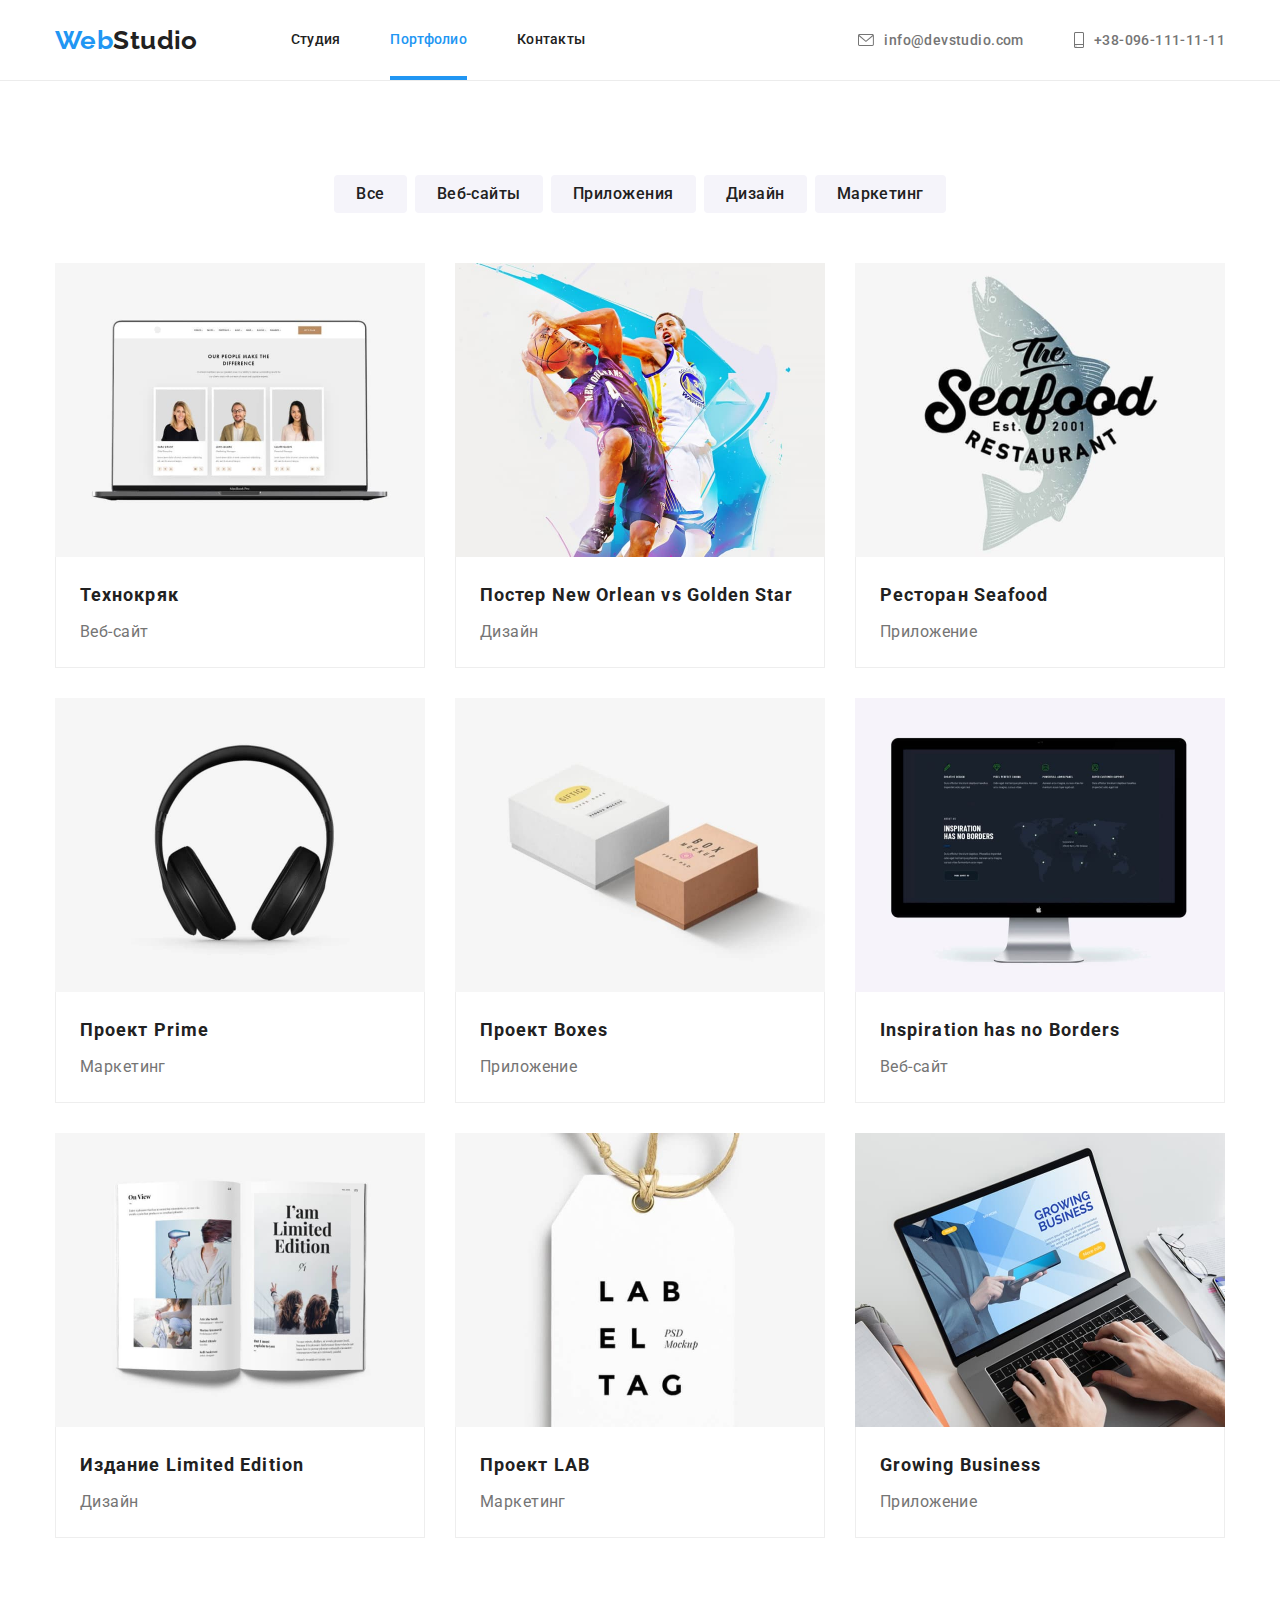
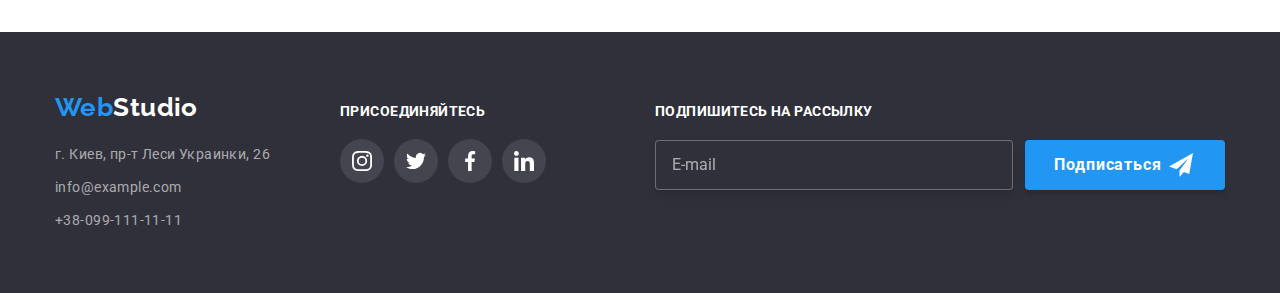
==== portfolio.html @ 4e2493f3 "HW-07" ====
<!DOCTYPE html>
<html lang="en">
<head>
    <meta charset="UTF-8">
    <meta http-equiv="X-UA-Compatible" content="IE=edge">
    <meta name="viewport" content="width=device-width, initial-scale=1.0">
    <title>Document</title>
    <link rel="preconnect" href="https://fonts.googleapis.com">
    <link rel="preconnect" href="https://fonts.gstatic.com" crossorigin>
    <link href="https://fonts.googleapis.com/css2?family=Raleway:wght@700&family=Roboto:wght@400;500;700;900&display=swap" rel="stylesheet">
    <link rel="stylesheet" href="https://cdnjs.cloudflare.com/ajax/libs/modern-normalize/1.1.0/modern-normalize.min.css">
    <link rel="stylesheet" href="./css/main.min.css">
</head>

<body>
    <header class="header__portfolio">
        <div class="header__container">
            <a href="./index.html" lang="en" class="logo header__logo"><span class="header__logo--web">Web</span>Studio</a>
            <nav class="navigate">
                <ul class="navigate__list">
                    <li class="navigate__item">
                        <a href="./index.html" class="navigate__link">Студия</a>
                    </li>
                    <li class="navigate__item">
                        <a href="./portfolio.html" class="navigate__link navigate__link--active">Портфолио</a>
                    </li>
                    <li class="navigate__item">
                        <a href="#" class="navigate__link">Контакты</a>
                    </li>
                </ul>
            </nav>
    
            <div class="contacts">
                <a href="mailto:info@devstudio.com" class="contacts__item contacts__item--mail">
                    <svg class="contacts__item--icon" width="16" height="12">
                        <use href="./images/symbol-defs.svg#e-mail"></use>
                    </svg>
                    info@devstudio.com
                </a>
                <a href="tel:+380961111111" class="contacts__item contacts__item--tel">
                    <svg class="contacts__item--icon" width="10" height="16">
                        <use href="./images/symbol-defs.svg#telephone"></use>
                    </svg>
                    +38-096-111-11-11
                </a>
            </div>
        </div>
    </header>
    
    <main>
        <section>
            <div class="container">
                <h1 class="visually-hidden">Навигация по странице</h1>
                <ul class="page-navigate__list">
                    <li class="page-navigate__item"><button type="button" class="page-navigate__btn">Все</button></li>
                    <li class="page-navigate__item"><button type="button" class="page-navigate__btn">Веб-сайты</button></li>
                    <li class="page-navigate__item"><button type="button" class="page-navigate__btn">Приложения</button></li>
                    <li class="page-navigate__item"><button type="button" class="page-navigate__btn">Дизайн</button></li>
                    <li class="page-navigate__item"><button type="button" class="page-navigate__btn">Маркетинг</button></li>
                </ul>

                <ul class="example__list">
                    <li class="example__item">
                        <a href="#" class="example__link">
                            <div class="example__thumb">
                                <img src="./images/technokryak.jpg" alt="Web-site" class="example__img" width="370" height="294">
                                <p class="example__descr--hover">Ресурс предлагает комплексные предложения с разным уровнем функционала и сервисов. Все это
                                    позволит посетителю получить исчерпывающие сведения о компании или частном лице.</p>
                            </div>

                            <div class="example__meta">
                                <h3 class="example__header">Технокряк</h3>
                                <p class="example__title">Веб-сайт</p>
                            </div>
                        </a>
                    </li>
                    <li class="example__item">
                        <a href="#" class="example__link">
                            <div class="example__thumb">
                                <img src="./images/poster_new_orlean.jpg" alt="Basketball" class="example__img" width="370" height="294">
                                <p class="example__descr--hover">Lorem ipsum dolor sit amet consectetur adipisicing elit. Nihil, amet facilis distinctio quas 
                                    soluta, commodi praesentium quam, ratione quidem repudiandae eaque deleniti quibusdam dolorem voluptatibus nemo tempore? 
                                    Eius, voluptatum quibusdam.</p>
                            </div>

                            <div class="example__meta">
                                <h3 class="example__header">Постер New Orlean vs Golden Star</h3>
                                <p class="example__title">Дизайн</p>
                            </div>
                        </a>
                    </li>
                    <li class="example__item">
                        <a href="#" class="example__link">
                            <div class="example__thumb">
                                <img src="./images/restaurant_seafood.jpg" alt="Logo restaurant" class="example__img" width="370" height="294">
                                <p class="example__descr--hover">Lorem ipsum dolor sit amet consectetur adipisicing elit. Nihil, amet facilis distinctio quas
                                    soluta, commodi praesentium quam, ratione quidem repudiandae eaque deleniti quibusdam dolorem voluptatibus nemo
                                    tempore?
                                    Eius, voluptatum quibusdam.</p>
                            </div>
                            
                            <div class="example__meta">
                                <h3 class="example__header">Ресторан Seafood</h3>
                                <p class="example__title">Приложение</p>
                            </div>
                        </a>
                    </li>
                    <li class="example__item">
                        <a href="#" class="example__link">
                            <div class="example__thumb">
                                <img src="./images/project_prime.jpg" alt="Headphones" class="example__img" width="370" height="294">
                                <p class="example__descr--hover">Lorem ipsum dolor sit amet consectetur adipisicing elit. Nihil, amet facilis distinctio quas 
                                    soluta, commodi praesentium quam, ratione quidem repudiandae eaque deleniti quibusdam dolorem voluptatibus nemo tempore? 
                                    Eius, voluptatum quibusdam.</p>
                            </div>

                            <div class="example__meta">
                                <h3 class="example__header">Проект Prime</h3>
                                <p class="example__title">Маркетинг</p>
                            </div>
                        </a>
                    </li>
                    <li class="example__item">
                        <a href="#" class="example__link">
                            <div class="example__thumb">
                                <img src="./images/project_boxes.jpg" alt="Two boxes" class="example__img" width="370" height="294">
                                <p class="example__descr--hover">Lorem ipsum dolor sit amet consectetur adipisicing elit. Nihil, amet facilis distinctio quas 
                                    soluta, commodi praesentium quam, ratione quidem repudiandae eaque deleniti quibusdam dolorem voluptatibus nemo tempore? 
                                    Eius, voluptatum quibusdam.</p>
                            </div>
                            
                            <div class="example__meta">  
                                <h3 class="example__header">Проект Boxes</h3>
                                <p class="example__title">Приложение</p>
                            </div>
                        </a>
                    </li>
                    <li class="example__item">
                        <a href="#" class="example__link">
                            <div class="example__thumb">
                                <img src="./images/inspiration_borders.jpg" alt="Inspiration has no Borders" class="example__img" width="370" height="294">
                                <p class="example__descr--hover">Lorem ipsum dolor sit amet consectetur adipisicing elit. Nihil, amet facilis distinctio quas 
                                    soluta, commodi praesentium quam, ratione quidem repudiandae eaque deleniti quibusdam dolorem voluptatibus nemo tempore? 
                                    Eius, voluptatum quibusdam.</p>
                            </div>
                            
                            <div class="example__meta">
                                <h3 class="example__header">Inspiration has no Borders</h3>
                                <p class="example__title">Веб-сайт</p>
                            </div>
                        </a>
                    </li>
                    <li class="example__item">
                        <a href="#" class="example__link">
                            <div class="example__thumb">
                                <img src="./images/issue_limited.jpg" alt="Magazine" class="example__img" width="370" height="294">
                                <p class="example__descr--hover">Lorem ipsum dolor sit amet consectetur adipisicing elit. Nihil, amet facilis distinctio quas 
                                    soluta, commodi praesentium quam, ratione quidem repudiandae eaque deleniti quibusdam dolorem voluptatibus nemo tempore? 
                                    Eius, voluptatum quibusdam.</p>
                            </div>
                            
                            <div class="example__meta">
                                <h3 class="example__header">Издание Limited Edition</h3>
                                <p class="example__title">Дизайн</p>
                            </div>
                        </a>
                    </li>
                    <li class="example__item">
                        <a href="#" class="example__link">
                            <div class="example__thumb">
                                <img src="./images/project_lab.jpg" alt="Project LAB" class="example__img" width="370" height="294">
                                <p class="example__descr--hover">Lorem ipsum dolor sit amet consectetur adipisicing elit. Nihil, amet facilis distinctio quas 
                                    soluta, commodi praesentium quam, ratione quidem repudiandae eaque deleniti quibusdam dolorem voluptatibus nemo tempore? 
                                    Eius, voluptatum quibusdam.</p>
                            </div>
                            
                            <div class="example__meta">
                                <h3 class="example__header">Проект LAB</h3>
                                <p class="example__title">Маркетинг</p>
                            </div>
                        </a>
                    </li>
                    <li class="example__item">
                        <a href="#" class="example__link">
                            <div class="example__thumb">
                                <img src="./images/growing_business.jpg" alt="App" class="example__img" width="370" height="294">
                                <p class="example__descr--hover">Lorem ipsum dolor sit amet consectetur adipisicing elit. Nihil, amet facilis distinctio quas 
                                    soluta, commodi praesentium quam, ratione quidem repudiandae eaque deleniti quibusdam dolorem voluptatibus nemo tempore? 
                                    Eius, voluptatum quibusdam.</p>
                            </div>
                            
                            <div class="example__meta">
                                <h3 class="example__header">Growing Business</h3>
                                <p class="example__title">Приложение</p>
                            </div>
                        </a>
                    </li>
                </ul>
            </div>
        </section>
    </main>

    <footer class="footer">
        <div class="footer__container">
            <div class="footer__contacts">
                <a href="./index.html" lang="en" class="logo footer__contacts--logo"><span
                        class="footer__logo--web">Web</span>Studio</a>
                <address class="adderess">
                    <ul class="address__list">
                        <li class="address__item">
                            <a href="https://goo.gl/maps/tUuJPF3MNpaoBUgaA" target="_blank"
                                rel="nofollow noopener noreferrer" class="address__link address__link--locate">г. Киев, пр-т
                                Леси Украинки,
                                26</a>
                        </li>
                        <li class="address__item">
                            <a href="mailto:info@example.com" class="address__link address__link--mail">info@example.com</a>
                        </li>
                        <li class="address__item">
                            <a href="tel:+380991111111" class="address__link address__link--tel">+38-099-111-11-11</a>
                        </li>
                    </ul>
                </address>
            </div>
    
            <div class="socials">
                <p class="socials__header">Присоединяйтесь</p>
                <ul class="socials__list ">
                    <li class="socials__item">
                        <a href="#" class="socials__link">
                            <svg class="socials__icon socials__icon--instagram">
                                <use href="./images/symbol-defs.svg#instagram"></use>
                            </svg>
                        </a>
                    </li>
                    <li class="socials__item">
                        <a href="#" class="socials__link">
                            <svg class="socials__icon socials__icon--twitter">
                                <use href="./images/symbol-defs.svg#twitter"></use>
                            </svg>
                        </a>
                    </li>
                    <li class="socials__item">
                        <a href="#" class="socials__link">
                            <svg class="socials__icon socials__icon--facebook">
                                <use href="./images/symbol-defs.svg#facebook"></use>
                            </svg>
                        </a>
                    </li>
                    <li class="socials__item">
                        <a href="#" class="socials__link">
                            <svg class="socials__icon socials__icon--linkedin">
                                <use href="./images/symbol-defs.svg#linkedin"></use>
                            </svg>
                        </a>
                    </li>
                </ul>
            </div>
    
            <div class="subscribe">
                <p class="subscribe__header">Подпишитесь на рассылку</p>
                <form action="form" class="subscribe__form">
                    <input type="mail" class="subscribe__input" placeholder="E-mail" required>
                    <button type="submit" class="subscribe__btn">Подписаться
                        <svg class="subscribe__icon">
                            <use href="./images/symbol-defs.svg#telegram"></use>
                        </svg>
                    </button>
                </form>
    
            </div>
        </div>
    </footer>
    
</body>
</html>
---- css/main.min.css ----
html{box-sizing:border-box}*,*::before,*::after{box-sizing:inherit}body{background-color:#fff;color:var(--main-text-color);font-family:"Roboto",sans-serif;font-size:14px;letter-spacing:.03em}h1,h2,h3,h4,h5,h6,p{margin:0}h2{font-weight:700;font-size:36px;line-height:1.17}section{padding-top:94px;padding-bottom:94px}img{display:block;max-width:100%;height:auto}address{font-style:normal}.example__list,.page-navigate__list,.socials__list,.address__list,.clients__list,.networks__list,.team__list,.occupation__list,.strengths__list,.navigate__list{padding:0;margin:0;list-style:none}.example__link,.socials__link,.address__link,.clients__link,.networks__link,.logo,.contacts__item--tel,.contacts__item--mail,.navigate__link--active,.navigate__link{text-decoration:none;cursor:pointer}.footer__container,.container,.header__container{width:1200px;padding-left:15px;padding-right:15px;margin-right:auto;margin-left:auto}.visually-hidden{position:absolute;width:1px;height:1px;margin:-1px;border:0px;padding:0px;white-space:nowrap;clip-path:insert(100%);clip:rect(0 0 0 0);overflow:hidden}.header__container{display:flex;align-items:center}.navigate__list{display:flex}.navigate__link{display:block;padding-top:32px;padding-bottom:32px;color:#212121;font-weight:500;line-height:1.14;letter-spacing:.02em;transition:color 250ms cubic-bezier(0.4, 0, 0.2, 1)}.navigate__link:hover,.navigate__link:focus{color:#2196f3}.navigate__item{position:relative}.navigate__item+.navigate__item{margin-left:50px}.navigate__link--active{position:relative;color:#2196f3}.navigate__link--active::after{content:"";position:absolute;bottom:0;left:0;display:block;width:100%;height:4px;background-color:#2196f3}.contacts{display:flex;margin-left:auto}.contacts__item{padding-top:32px;padding-bottom:32px}.contacts__item+.contacts__item{margin-left:50px}.contacts__item--tel,.contacts__item--mail{display:flex;align-items:center;color:#757575;font-weight:500;transition:color 250ms cubic-bezier(0.4, 0, 0.2, 1)}.contacts__item--mail:hover,.contacts__item--mail:focus{color:#2196f3}.contacts__item--tel:hover,.contacts__item--tel:focus{color:#2196f3}.contacts__item--icon{fill:currentColor;margin-right:10px}.contacts__item--icon:hover,.contacts__item--icon:focus{fill:#2196f3}.logo{display:inline-block;color:#212121;font-family:"Raleway",sans-serif;font-weight:700;font-size:26px;line-height:1.19}.header__logo{margin-right:93px}.header__logo--web{color:#2196f3}.order{padding-top:200px;padding-bottom:200px;height:600px;max-width:1600px;margin-left:auto;margin-right:auto;background-image:linear-gradient(rgba(47, 48, 58, 0.4), rgba(47, 48, 58, 0.4)),url(../images/bg-img-order.jpg);background-repeat:no-repeat;background-size:cover;background-position:center;border:1px solid #000;box-shadow:0px 4px 4px rgba(0,0,0,.25);text-align:center}.order__head{width:696px;margin-right:auto;margin-left:auto;color:#fff;font-weight:900;font-size:44px;line-height:1.36;letter-spacing:.06em;text-transform:uppercase}.order__btn{align-items:center;text-align:center;margin-top:30px;padding-top:10px;padding-bottom:10px;padding-left:32px;padding-right:32px;color:#fff;background-color:#2196f3;font-family:inherit;font-weight:700;font-size:16px;line-height:1.88;letter-spacing:.06em;cursor:pointer;box-shadow:0px 4px 4px rgba(0,0,0,.15);border-radius:4px;border:none;transition:background-color 250ms cubic-bezier(0.4, 0, 0.2, 1)}.order__btn:hover,.order__btn:focus{background-color:#1b65a2}.strengths__list{display:flex}.strengths__item{width:calc((100% - 90px)/4);margin-right:30px}.strengths__item:nth-child(4n){margin-right:0}.strengths__header{margin-bottom:10px;font-weight:700;font-size:14px;line-height:1.88;text-transform:uppercase;margin-top:30px}.strengths__title{color:#757575;line-height:1.71}.strengths__icon--container{display:flex;justify-content:center;align-items:center;width:270px;height:120px;background-color:#f5f4fa}.strengths__icon{width:70px;height:70px;fill:currentColor}.occupation{padding-top:0}.occupation__header{margin-bottom:50px;text-align:center}.occupation__list{display:flex;flex-wrap:wrap}.occupation__item{position:relative;width:calc((100% - 60px)/3);margin-right:30px}.occupation__item:nth-child(3n){margin-right:0}.occupation__descr{position:absolute;bottom:0;display:flex;justify-content:center;align-items:center;background-color:rgba(47,48,58,.8);color:#fff;width:100%;height:70px;font-weight:700;line-height:1.14;text-transform:uppercase}.team{background-color:#f5f4fa}.team__header{margin-bottom:50px;text-align:center}.team__list{display:flex}.team__item{width:270px;margin-right:30px;background-color:#fff;box-shadow:0px 1px 3px rgba(0,0,0,.12),0px 1px 1px rgba(0,0,0,.14),0px 2px 1px rgba(0,0,0,.2);border-radius:0px 0px 4px 4px}.team__item:nth-child(4n){margin-right:0}.team__meta{padding-top:30px;padding-bottom:30px}.team__meta--name{font-weight:500;font-size:16px;line-height:1.19;text-align:center}.team__meta--profession{margin-top:10px;color:#757575;font-size:16px;line-height:1.19;text-align:center}.networks__list{display:flex;margin-top:16px;justify-content:center}.networks__item+.networks__item{margin-left:10px}.networks__link{display:flex;width:44px;height:44px;color:#afb1b8;background-color:#fff;border-radius:50%;align-items:center;justify-content:center;transition:color 250ms cubic-bezier(0.4, 0, 0.2, 1),background-color 250ms cubic-bezier(0.4, 0, 0.2, 1)}.networks__link:hover,.networks__link:focus{color:#fff;background-color:#2196f3}.networks__icon{width:20px;height:20px;fill:currentColor}.clients__header{margin-bottom:50px;text-align:center}.clients__list{display:flex}.clients__link{display:flex;justify-content:center;align-items:center;width:170px;height:92px;border:1px solid #afb1b8;border-radius:4px;color:#afb1b8;transition:color 250ms cubic-bezier(0.4, 0, 0.2, 1),border-color 250ms cubic-bezier(0.4, 0, 0.2, 1)}.clients__link:hover,.clients__link:focus{color:#2196f3;border-color:#2196f3}.clients__item+.clients__item{margin-left:30px}.clients__icon{width:106px;height:60px;fill:currentColor}.backdrop{position:fixed;top:0;left:0;width:100%;height:100%;background-color:rgba(0,0,0,.2);opacity:1;transition:opacity 250ms cubic-bezier(0.4, 0, 0.2, 1)}.backdrop.is-hidden{opacity:0;pointer-events:none}.modal{position:absolute;top:50%;left:50%;transform:translate(-50%, -50%);padding:40px;width:528px;height:581px;background-color:#fff;border-radius:4px;box-shadow:0px 1px 3px rgba(0,0,0,.12),0px 1px 1px rgba(0,0,0,.14),0px 2px 1px rgba(0,0,0,.2)}.modal__btn--close{position:absolute;top:8px;right:8px;width:30px;height:30px;padding:0;display:flex;justify-content:center;align-items:center;background:#fff;border:1px solid rgba(0,0,0,.1);border-radius:50%;cursor:pointer}.modal__icon--close{width:18px;height:18px;fill:#000;transition:fill 250ms cubic-bezier(0.4, 0, 0.2, 1)}.modal__icon--close:hover,.modal__icon--close:focus{fill:#2196f3}.modal__header{margin-left:auto;margin-right:auto;margin-bottom:12px;font-weight:700;font-size:20px;line-height:1.15;text-align:center;letter-spacing:.03em}.form__field{position:relative;display:flex;flex-direction:column;margin-top:10px}.form__field:last-child,.form__field:first-child{margin-top:0}.form__field:focus-within .form__input{outline:none;border:1px solid #2196f3;border-radius:4px}.form__field:focus-within .form__icon{fill:#2196f3}.form__lable{display:block;font-size:12px;line-height:1.17;letter-spacing:.01em;color:#757575}.form__input{margin:0;padding-top:12px;padding-bottom:12px;padding-left:42px;margin-top:4px;height:40px;border:1px solid rgba(33,33,33,.2);border-radius:4px;transition:border 250ms cubic-bezier(0.4, 0, 0.2, 1)}.form__icon{position:absolute;top:50%;left:12px;width:18px;height:18px;display:block;transition:fill 250ms cubic-bezier(0.4, 0, 0.2, 1)}.form__textarea{resize:none;width:448px;height:120px;margin-top:4px;padding:12px 16px;border:1px solid rgba(33,33,33,.2);border-radius:4px;transition:border 250ms cubic-bezier(0.4, 0, 0.2, 1)}.form__textarea::placeholder{font-size:12px;line-height:1.16;letter-spacing:.01em;color:rgba(117,117,117,.5)}.form__field--checkbox{display:inline-block;margin-left:13px;align-items:center;margin-top:4px;font-style:normal;font-weight:normal;font-size:12px;line-height:1.17;letter-spacing:.03em;color:#757575}.form__field--checkbox::before{content:"";display:inline-block;width:16px;height:15px;margin-right:9px;background-image:url(../images/icon_check.svg)}.form__checkbox:checked+.form__field--checkbox::before{background-image:url(../images/icon_check.svg)}.form__link{color:#2196f3;margin-left:5px}.form__btn--submit{display:flex;justify-content:center;align-items:center;text-align:center;margin-top:30px;margin-left:auto;margin-right:auto;padding-top:10px;padding-bottom:10px;padding-left:55px;padding-right:55px;color:#fff;background-color:#2196f3;font-family:inherit;font-weight:700;font-size:16px;line-height:1.88;letter-spacing:.06em;cursor:pointer;box-shadow:0px 4px 4px rgba(0,0,0,.15);border-radius:4px;border:none;transition:background-color 250ms cubic-bezier(0.4, 0, 0.2, 1)}.form__btn--submit:hover,.form__btn--submit:focus{background-color:#1b65a2}footer{background-color:#2f303a;padding-top:60px;padding-bottom:60px}.footer__container{display:flex;align-items:baseline}.footer__contacts{margin-right:70px}.footer__contacts--logo{color:#fff;margin-top:0;margin-bottom:20px}.footer__logo--web{color:#2196f3}.address__link--locate{color:#fff;line-height:1.71}.address__link--locate:hover,.address__link--locate:focus{color:#2196f3}.address__link{color:rgba(255,255,255,.6);line-height:1.71;transition:color 250ms cubic-bezier(0.4, 0, 0.2, 1)}.address__link:hover,.address__link:focus{color:#2196f3}.address__item+.address__item{margin-top:9px}.socials__header{font-weight:700;line-height:16px;text-transform:uppercase;color:#fff}.socials__list{display:flex;margin-top:20px}.socials__item+.socials__item{margin-left:10px}.socials__link{display:flex;width:44px;height:44px;color:#fff;background-color:rgba(255,255,255,.1);border-radius:50%;align-items:center;justify-content:center;transition:background-color 250ms cubic-bezier(0.4, 0, 0.2, 1)}.socials__link:hover,.socials__link:focus{background-color:#2196f3}.socials__icon{width:20px;height:20px;fill:currentColor}.subscribe{margin-left:auto}.subscribe__header{margin-bottom:20px;color:#fff;font-weight:700;line-height:1.14;text-transform:uppercase}.subscribe__form{display:flex}.subscribe__input{width:358px;height:50px;padding-top:15px;padding-bottom:15px;padding-left:16px;color:rgba(255,255,255,.3);background-color:#2f303a;border:1px solid rgba(255,255,255,.3);filter:drop-shadow(0px 4px 4px rgba(0, 0, 0, 0.15));border-radius:4px}.subscribe__input::placeholder{font-size:16px;line-height:1.25;color:rgba(255,255,255,.6)}.subscribe__btn{position:relative;display:inline-block;margin-left:12px;padding:10px 62px 10px 28px;width:200px;height:50px;color:#fff;background-color:#2196f3;font-family:inherit;font-weight:700;font-size:16px;line-height:1.88;letter-spacing:.06em;cursor:pointer;box-shadow:0px 4px 4px rgba(0,0,0,.15);border-radius:4px;border:none;transition:background-color 250ms cubic-bezier(0.4, 0, 0.2, 1)}.subscribe__btn:hover,.subscribe__btn:focus{background-color:#1b65a2}.subscribe__icon{position:absolute;top:13px;right:32px;margin-left:10px;width:24px;height:24px}.header__portfolio{display:flex;align-items:baseline;border-bottom:1px solid #ececec}.navigate__list{display:flex}.navigate__link{display:block;padding-top:32px;padding-bottom:32px;color:#212121;font-weight:500;line-height:1.14;letter-spacing:.02em;transition:color 250ms cubic-bezier(0.4, 0, 0.2, 1)}.navigate__link:hover,.navigate__link:focus{color:#2196f3}.navigate__item{position:relative}.navigate__item+.navigate__item{margin-left:50px}.navigate__link--active{position:relative;color:#2196f3}.navigate__link--active::after{content:"";position:absolute;bottom:0;left:0;display:block;width:100%;height:4px;background-color:#2196f3}.contacts{display:flex;margin-left:auto}.contacts__item{padding-top:32px;padding-bottom:32px}.contacts__item+.contacts__item{margin-left:50px}.contacts__item--mail,.contacts__item--tel{display:flex;align-items:center;color:#757575;font-weight:500;transition:color 250ms cubic-bezier(0.4, 0, 0.2, 1)}.contacts__item--mail:hover,.contacts__item--mail:focus{color:#2196f3}.contacts__item--tel:hover,.contacts__item--tel:focus{color:#2196f3}.contacts__item--icon{fill:currentColor;margin-right:10px}.contacts__item--icon:hover,.contacts__item--icon:focus{fill:#2196f3}.page-navigate__list{display:flex;justify-content:center;margin-bottom:50px}.page-navigate__item+.page-navigate__item{margin-left:8px}.page-navigate__btn{padding-left:22px;padding-right:22px;padding-top:6px;padding-bottom:6px;color:#212121;background:#f5f4fa;cursor:pointer;font-family:inherit;font-weight:500;font-size:16px;line-height:1.62;letter-spacing:.03em;text-align:center;border-radius:4px;border-style:none;transition:background-color 250ms cubic-bezier(0.4, 0, 0.2, 1),color 250ms cubic-bezier(0.4, 0, 0.2, 1),box-shadow 250ms var cubic-bezier(0.4, 0, 0.2, 1)}.page-navigate__btn:hover,.page-navigate__btn:focus{color:#fff;background-color:#2196f3;box-shadow:0px 3px 1px rgba(0,0,0,.1),0px 1px 2px rgba(0,0,0,.08),0px 2px 2px rgba(0,0,0,.12)}.example__list{display:flex;flex-wrap:wrap}.example__item{width:370px;margin-bottom:30px;margin-right:30px}.example__item:nth-child(3n){margin-right:0}.example__item:nth-last-child(-n+3){margin-bottom:0}.example__thumb{position:relative;overflow:hidden}.example__link{display:block;color:#212121;transition:box-shadow 250ms cubic-bezier(0.4, 0, 0.2, 1)}.example__link:hover,.example__link:focus{box-shadow:0px 1px 1px rgba(0,0,0,.12),0px 4px 4px rgba(0,0,0,.06),1px 4px 6px rgba(0,0,0,.16)}.example__link:hover .example__descr--hover,.example__link:focus .example__descr--hover{opacity:1;transform:translateY(0)}.example__descr--hover{position:absolute;bottom:0px;left:0;width:100%;height:100%;display:block;font-size:18px;line-height:1.56em;padding:63px 24px;color:#fff;background:rgba(33,150,243,.9);opacity:0;transform:translateY(100%);transition:opacity 250ms cubic-bezier(0.4, 0, 0.2, 1),transform 250ms cubic-bezier(0.4, 0, 0.2, 1)}.example__meta{padding:20px 24px;border:1px solid #eee;border-top:none}.example__header{font-weight:700;font-size:18px;line-height:2;letter-spacing:.06em}.example__title{margin-top:4px;color:#757575;font-size:16px;line-height:1.88}/*# sourceMappingURL=main.min.css.map */
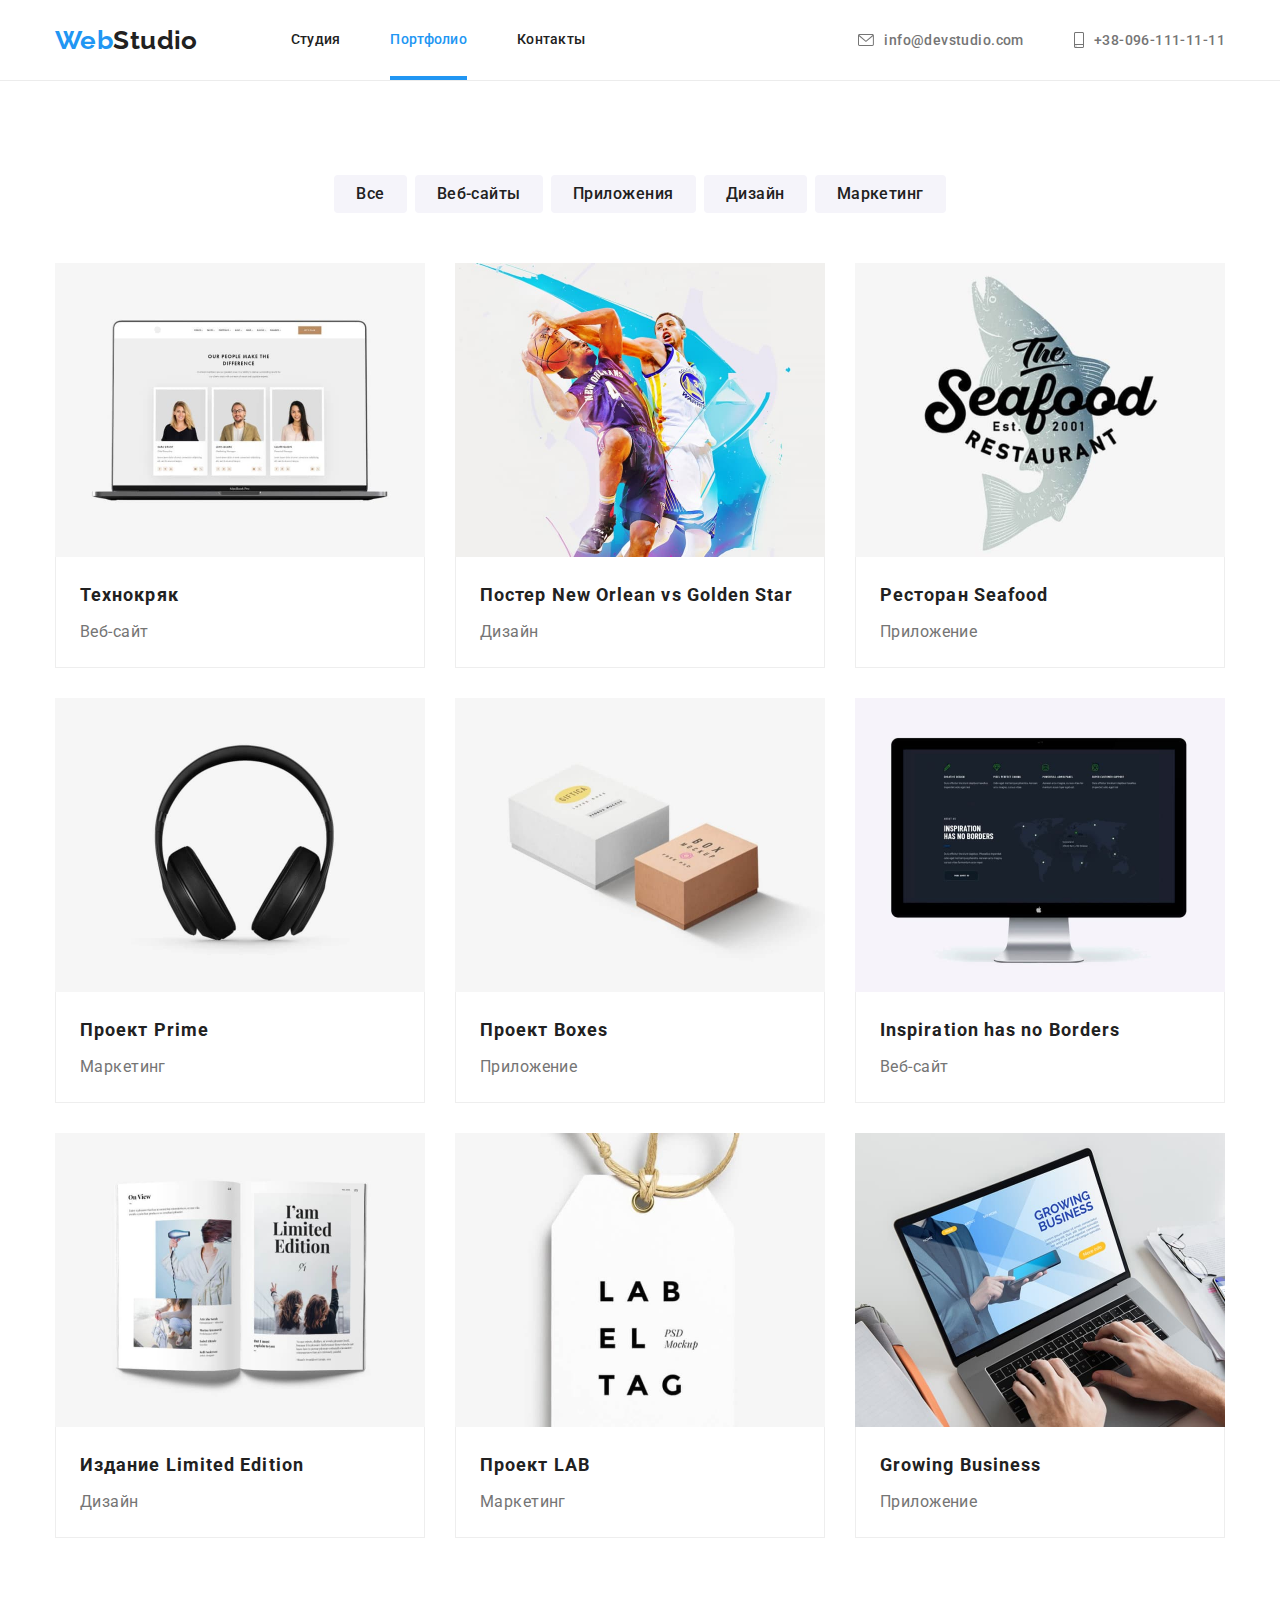
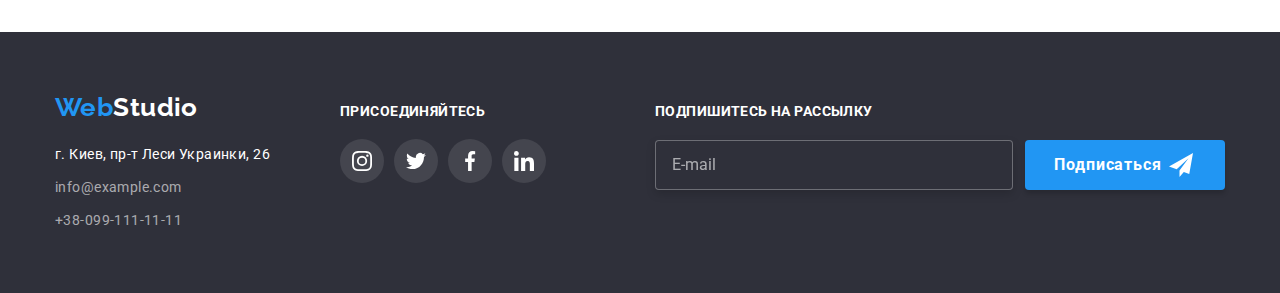
==== commit 8a662e84: "Удалил ненужные css" ====
--- a/portfolio.html
+++ b/portfolio.html
@@ -209,15 +209,15 @@
                     <ul class="address__list">
                         <li class="address__item">
                             <a href="https://goo.gl/maps/tUuJPF3MNpaoBUgaA" target="_blank"
-                                rel="nofollow noopener noreferrer" class="address__link address__link--locate">г. Киев, пр-т
+                                rel="nofollow noopener noreferrer" class="address__link--locate">г. Киев, пр-т
                                 Леси Украинки,
                                 26</a>
                         </li>
                         <li class="address__item">
-                            <a href="mailto:info@example.com" class="address__link address__link--mail">info@example.com</a>
+                            <a href="mailto:info@example.com" class="address__link--mail">info@example.com</a>
                         </li>
                         <li class="address__item">
-                            <a href="tel:+380991111111" class="address__link address__link--tel">+38-099-111-11-11</a>
+                            <a href="tel:+380991111111" class="address__link--tel">+38-099-111-11-11</a>
                         </li>
                     </ul>
                 </address>
--- a/css/main.min.css
+++ b/css/main.min.css
@@ -1 +1 @@
-html{box-sizing:border-box}*,*::before,*::after{box-sizing:inherit}body{background-color:#fff;color:var(--main-text-color);font-family:"Roboto",sans-serif;font-size:14px;letter-spacing:.03em}h1,h2,h3,h4,h5,h6,p{margin:0}h2{font-weight:700;font-size:36px;line-height:1.17}section{padding-top:94px;padding-bottom:94px}img{display:block;max-width:100%;height:auto}address{font-style:normal}.example__list,.page-navigate__list,.socials__list,.address__list,.clients__list,.networks__list,.team__list,.occupation__list,.strengths__list,.navigate__list{padding:0;margin:0;list-style:none}.example__link,.socials__link,.address__link,.clients__link,.networks__link,.logo,.contacts__item--tel,.contacts__item--mail,.navigate__link--active,.navigate__link{text-decoration:none;cursor:pointer}.footer__container,.container,.header__container{width:1200px;padding-left:15px;padding-right:15px;margin-right:auto;margin-left:auto}.visually-hidden{position:absolute;width:1px;height:1px;margin:-1px;border:0px;padding:0px;white-space:nowrap;clip-path:insert(100%);clip:rect(0 0 0 0);overflow:hidden}.header__container{display:flex;align-items:center}.navigate__list{display:flex}.navigate__link{display:block;padding-top:32px;padding-bottom:32px;color:#212121;font-weight:500;line-height:1.14;letter-spacing:.02em;transition:color 250ms cubic-bezier(0.4, 0, 0.2, 1)}.navigate__link:hover,.navigate__link:focus{color:#2196f3}.navigate__item{position:relative}.navigate__item+.navigate__item{margin-left:50px}.navigate__link--active{position:relative;color:#2196f3}.navigate__link--active::after{content:"";position:absolute;bottom:0;left:0;display:block;width:100%;height:4px;background-color:#2196f3}.contacts{display:flex;margin-left:auto}.contacts__item{padding-top:32px;padding-bottom:32px}.contacts__item+.contacts__item{margin-left:50px}.contacts__item--tel,.contacts__item--mail{display:flex;align-items:center;color:#757575;font-weight:500;transition:color 250ms cubic-bezier(0.4, 0, 0.2, 1)}.contacts__item--mail:hover,.contacts__item--mail:focus{color:#2196f3}.contacts__item--tel:hover,.contacts__item--tel:focus{color:#2196f3}.contacts__item--icon{fill:currentColor;margin-right:10px}.contacts__item--icon:hover,.contacts__item--icon:focus{fill:#2196f3}.logo{display:inline-block;color:#212121;font-family:"Raleway",sans-serif;font-weight:700;font-size:26px;line-height:1.19}.header__logo{margin-right:93px}.header__logo--web{color:#2196f3}.order{padding-top:200px;padding-bottom:200px;height:600px;max-width:1600px;margin-left:auto;margin-right:auto;background-image:linear-gradient(rgba(47, 48, 58, 0.4), rgba(47, 48, 58, 0.4)),url(../images/bg-img-order.jpg);background-repeat:no-repeat;background-size:cover;background-position:center;border:1px solid #000;box-shadow:0px 4px 4px rgba(0,0,0,.25);text-align:center}.order__head{width:696px;margin-right:auto;margin-left:auto;color:#fff;font-weight:900;font-size:44px;line-height:1.36;letter-spacing:.06em;text-transform:uppercase}.order__btn{align-items:center;text-align:center;margin-top:30px;padding-top:10px;padding-bottom:10px;padding-left:32px;padding-right:32px;color:#fff;background-color:#2196f3;font-family:inherit;font-weight:700;font-size:16px;line-height:1.88;letter-spacing:.06em;cursor:pointer;box-shadow:0px 4px 4px rgba(0,0,0,.15);border-radius:4px;border:none;transition:background-color 250ms cubic-bezier(0.4, 0, 0.2, 1)}.order__btn:hover,.order__btn:focus{background-color:#1b65a2}.strengths__list{display:flex}.strengths__item{width:calc((100% - 90px)/4);margin-right:30px}.strengths__item:nth-child(4n){margin-right:0}.strengths__header{margin-bottom:10px;font-weight:700;font-size:14px;line-height:1.88;text-transform:uppercase;margin-top:30px}.strengths__title{color:#757575;line-height:1.71}.strengths__icon--container{display:flex;justify-content:center;align-items:center;width:270px;height:120px;background-color:#f5f4fa}.strengths__icon{width:70px;height:70px;fill:currentColor}.occupation{padding-top:0}.occupation__header{margin-bottom:50px;text-align:center}.occupation__list{display:flex;flex-wrap:wrap}.occupation__item{position:relative;width:calc((100% - 60px)/3);margin-right:30px}.occupation__item:nth-child(3n){margin-right:0}.occupation__descr{position:absolute;bottom:0;display:flex;justify-content:center;align-items:center;background-color:rgba(47,48,58,.8);color:#fff;width:100%;height:70px;font-weight:700;line-height:1.14;text-transform:uppercase}.team{background-color:#f5f4fa}.team__header{margin-bottom:50px;text-align:center}.team__list{display:flex}.team__item{width:270px;margin-right:30px;background-color:#fff;box-shadow:0px 1px 3px rgba(0,0,0,.12),0px 1px 1px rgba(0,0,0,.14),0px 2px 1px rgba(0,0,0,.2);border-radius:0px 0px 4px 4px}.team__item:nth-child(4n){margin-right:0}.team__meta{padding-top:30px;padding-bottom:30px}.team__meta--name{font-weight:500;font-size:16px;line-height:1.19;text-align:center}.team__meta--profession{margin-top:10px;color:#757575;font-size:16px;line-height:1.19;text-align:center}.networks__list{display:flex;margin-top:16px;justify-content:center}.networks__item+.networks__item{margin-left:10px}.networks__link{display:flex;width:44px;height:44px;color:#afb1b8;background-color:#fff;border-radius:50%;align-items:center;justify-content:center;transition:color 250ms cubic-bezier(0.4, 0, 0.2, 1),background-color 250ms cubic-bezier(0.4, 0, 0.2, 1)}.networks__link:hover,.networks__link:focus{color:#fff;background-color:#2196f3}.networks__icon{width:20px;height:20px;fill:currentColor}.clients__header{margin-bottom:50px;text-align:center}.clients__list{display:flex}.clients__link{display:flex;justify-content:center;align-items:center;width:170px;height:92px;border:1px solid #afb1b8;border-radius:4px;color:#afb1b8;transition:color 250ms cubic-bezier(0.4, 0, 0.2, 1),border-color 250ms cubic-bezier(0.4, 0, 0.2, 1)}.clients__link:hover,.clients__link:focus{color:#2196f3;border-color:#2196f3}.clients__item+.clients__item{margin-left:30px}.clients__icon{width:106px;height:60px;fill:currentColor}.backdrop{position:fixed;top:0;left:0;width:100%;height:100%;background-color:rgba(0,0,0,.2);opacity:1;transition:opacity 250ms cubic-bezier(0.4, 0, 0.2, 1)}.backdrop.is-hidden{opacity:0;pointer-events:none}.modal{position:absolute;top:50%;left:50%;transform:translate(-50%, -50%);padding:40px;width:528px;height:581px;background-color:#fff;border-radius:4px;box-shadow:0px 1px 3px rgba(0,0,0,.12),0px 1px 1px rgba(0,0,0,.14),0px 2px 1px rgba(0,0,0,.2)}.modal__btn--close{position:absolute;top:8px;right:8px;width:30px;height:30px;padding:0;display:flex;justify-content:center;align-items:center;background:#fff;border:1px solid rgba(0,0,0,.1);border-radius:50%;cursor:pointer}.modal__icon--close{width:18px;height:18px;fill:#000;transition:fill 250ms cubic-bezier(0.4, 0, 0.2, 1)}.modal__icon--close:hover,.modal__icon--close:focus{fill:#2196f3}.modal__header{margin-left:auto;margin-right:auto;margin-bottom:12px;font-weight:700;font-size:20px;line-height:1.15;text-align:center;letter-spacing:.03em}.form__field{position:relative;display:flex;flex-direction:column;margin-top:10px}.form__field:last-child,.form__field:first-child{margin-top:0}.form__field:focus-within .form__input{outline:none;border:1px solid #2196f3;border-radius:4px}.form__field:focus-within .form__icon{fill:#2196f3}.form__lable{display:block;font-size:12px;line-height:1.17;letter-spacing:.01em;color:#757575}.form__input{margin:0;padding-top:12px;padding-bottom:12px;padding-left:42px;margin-top:4px;height:40px;border:1px solid rgba(33,33,33,.2);border-radius:4px;transition:border 250ms cubic-bezier(0.4, 0, 0.2, 1)}.form__icon{position:absolute;top:50%;left:12px;width:18px;height:18px;display:block;transition:fill 250ms cubic-bezier(0.4, 0, 0.2, 1)}.form__textarea{resize:none;width:448px;height:120px;margin-top:4px;padding:12px 16px;border:1px solid rgba(33,33,33,.2);border-radius:4px;transition:border 250ms cubic-bezier(0.4, 0, 0.2, 1)}.form__textarea::placeholder{font-size:12px;line-height:1.16;letter-spacing:.01em;color:rgba(117,117,117,.5)}.form__field--checkbox{display:inline-block;margin-left:13px;align-items:center;margin-top:4px;font-style:normal;font-weight:normal;font-size:12px;line-height:1.17;letter-spacing:.03em;color:#757575}.form__field--checkbox::before{content:"";display:inline-block;width:16px;height:15px;margin-right:9px;background-image:url(../images/icon_check.svg)}.form__checkbox:checked+.form__field--checkbox::before{background-image:url(../images/icon_check.svg)}.form__link{color:#2196f3;margin-left:5px}.form__btn--submit{display:flex;justify-content:center;align-items:center;text-align:center;margin-top:30px;margin-left:auto;margin-right:auto;padding-top:10px;padding-bottom:10px;padding-left:55px;padding-right:55px;color:#fff;background-color:#2196f3;font-family:inherit;font-weight:700;font-size:16px;line-height:1.88;letter-spacing:.06em;cursor:pointer;box-shadow:0px 4px 4px rgba(0,0,0,.15);border-radius:4px;border:none;transition:background-color 250ms cubic-bezier(0.4, 0, 0.2, 1)}.form__btn--submit:hover,.form__btn--submit:focus{background-color:#1b65a2}footer{background-color:#2f303a;padding-top:60px;padding-bottom:60px}.footer__container{display:flex;align-items:baseline}.footer__contacts{margin-right:70px}.footer__contacts--logo{color:#fff;margin-top:0;margin-bottom:20px}.footer__logo--web{color:#2196f3}.address__link--locate{color:#fff;line-height:1.71}.address__link--locate:hover,.address__link--locate:focus{color:#2196f3}.address__link{color:rgba(255,255,255,.6);line-height:1.71;transition:color 250ms cubic-bezier(0.4, 0, 0.2, 1)}.address__link:hover,.address__link:focus{color:#2196f3}.address__item+.address__item{margin-top:9px}.socials__header{font-weight:700;line-height:16px;text-transform:uppercase;color:#fff}.socials__list{display:flex;margin-top:20px}.socials__item+.socials__item{margin-left:10px}.socials__link{display:flex;width:44px;height:44px;color:#fff;background-color:rgba(255,255,255,.1);border-radius:50%;align-items:center;justify-content:center;transition:background-color 250ms cubic-bezier(0.4, 0, 0.2, 1)}.socials__link:hover,.socials__link:focus{background-color:#2196f3}.socials__icon{width:20px;height:20px;fill:currentColor}.subscribe{margin-left:auto}.subscribe__header{margin-bottom:20px;color:#fff;font-weight:700;line-height:1.14;text-transform:uppercase}.subscribe__form{display:flex}.subscribe__input{width:358px;height:50px;padding-top:15px;padding-bottom:15px;padding-left:16px;color:rgba(255,255,255,.3);background-color:#2f303a;border:1px solid rgba(255,255,255,.3);filter:drop-shadow(0px 4px 4px rgba(0, 0, 0, 0.15));border-radius:4px}.subscribe__input::placeholder{font-size:16px;line-height:1.25;color:rgba(255,255,255,.6)}.subscribe__btn{position:relative;display:inline-block;margin-left:12px;padding:10px 62px 10px 28px;width:200px;height:50px;color:#fff;background-color:#2196f3;font-family:inherit;font-weight:700;font-size:16px;line-height:1.88;letter-spacing:.06em;cursor:pointer;box-shadow:0px 4px 4px rgba(0,0,0,.15);border-radius:4px;border:none;transition:background-color 250ms cubic-bezier(0.4, 0, 0.2, 1)}.subscribe__btn:hover,.subscribe__btn:focus{background-color:#1b65a2}.subscribe__icon{position:absolute;top:13px;right:32px;margin-left:10px;width:24px;height:24px}.header__portfolio{display:flex;align-items:baseline;border-bottom:1px solid #ececec}.navigate__list{display:flex}.navigate__link{display:block;padding-top:32px;padding-bottom:32px;color:#212121;font-weight:500;line-height:1.14;letter-spacing:.02em;transition:color 250ms cubic-bezier(0.4, 0, 0.2, 1)}.navigate__link:hover,.navigate__link:focus{color:#2196f3}.navigate__item{position:relative}.navigate__item+.navigate__item{margin-left:50px}.navigate__link--active{position:relative;color:#2196f3}.navigate__link--active::after{content:"";position:absolute;bottom:0;left:0;display:block;width:100%;height:4px;background-color:#2196f3}.contacts{display:flex;margin-left:auto}.contacts__item{padding-top:32px;padding-bottom:32px}.contacts__item+.contacts__item{margin-left:50px}.contacts__item--mail,.contacts__item--tel{display:flex;align-items:center;color:#757575;font-weight:500;transition:color 250ms cubic-bezier(0.4, 0, 0.2, 1)}.contacts__item--mail:hover,.contacts__item--mail:focus{color:#2196f3}.contacts__item--tel:hover,.contacts__item--tel:focus{color:#2196f3}.contacts__item--icon{fill:currentColor;margin-right:10px}.contacts__item--icon:hover,.contacts__item--icon:focus{fill:#2196f3}.page-navigate__list{display:flex;justify-content:center;margin-bottom:50px}.page-navigate__item+.page-navigate__item{margin-left:8px}.page-navigate__btn{padding-left:22px;padding-right:22px;padding-top:6px;padding-bottom:6px;color:#212121;background:#f5f4fa;cursor:pointer;font-family:inherit;font-weight:500;font-size:16px;line-height:1.62;letter-spacing:.03em;text-align:center;border-radius:4px;border-style:none;transition:background-color 250ms cubic-bezier(0.4, 0, 0.2, 1),color 250ms cubic-bezier(0.4, 0, 0.2, 1),box-shadow 250ms var cubic-bezier(0.4, 0, 0.2, 1)}.page-navigate__btn:hover,.page-navigate__btn:focus{color:#fff;background-color:#2196f3;box-shadow:0px 3px 1px rgba(0,0,0,.1),0px 1px 2px rgba(0,0,0,.08),0px 2px 2px rgba(0,0,0,.12)}.example__list{display:flex;flex-wrap:wrap}.example__item{width:370px;margin-bottom:30px;margin-right:30px}.example__item:nth-child(3n){margin-right:0}.example__item:nth-last-child(-n+3){margin-bottom:0}.example__thumb{position:relative;overflow:hidden}.example__link{display:block;color:#212121;transition:box-shadow 250ms cubic-bezier(0.4, 0, 0.2, 1)}.example__link:hover,.example__link:focus{box-shadow:0px 1px 1px rgba(0,0,0,.12),0px 4px 4px rgba(0,0,0,.06),1px 4px 6px rgba(0,0,0,.16)}.example__link:hover .example__descr--hover,.example__link:focus .example__descr--hover{opacity:1;transform:translateY(0)}.example__descr--hover{position:absolute;bottom:0px;left:0;width:100%;height:100%;display:block;font-size:18px;line-height:1.56em;padding:63px 24px;color:#fff;background:rgba(33,150,243,.9);opacity:0;transform:translateY(100%);transition:opacity 250ms cubic-bezier(0.4, 0, 0.2, 1),transform 250ms cubic-bezier(0.4, 0, 0.2, 1)}.example__meta{padding:20px 24px;border:1px solid #eee;border-top:none}.example__header{font-weight:700;font-size:18px;line-height:2;letter-spacing:.06em}.example__title{margin-top:4px;color:#757575;font-size:16px;line-height:1.88}/*# sourceMappingURL=main.min.css.map */+html{box-sizing:border-box}*,*::before,*::after{box-sizing:inherit}body{background-color:#fff;color:var(--main-text-color);font-family:"Roboto",sans-serif;font-size:14px;letter-spacing:.03em}h1,h2,h3,h4,h5,h6,p{margin:0}h2{font-weight:700;font-size:36px;line-height:1.17}section{padding-top:94px;padding-bottom:94px}img{display:block;max-width:100%;height:auto}address{font-style:normal}.example__list,.page-navigate__list,.socials__list,.address__list,.clients__list,.networks__list,.team__list,.occupation__list,.strengths__list,.navigate__list{padding:0;margin:0;list-style:none}.example__link,.socials__link,.address__link--locate,.address__link--mail,.address__link--tel,.clients__link,.networks__link,.logo,.contacts__item--tel,.contacts__item--mail,.navigate__link--active,.navigate__link{text-decoration:none;cursor:pointer}.footer__container,.container,.header__container{width:1200px;padding-left:15px;padding-right:15px;margin-right:auto;margin-left:auto}.visually-hidden{position:absolute;width:1px;height:1px;margin:-1px;border:0px;padding:0px;white-space:nowrap;clip-path:insert(100%);clip:rect(0 0 0 0);overflow:hidden}.header__container{display:flex;align-items:center}.navigate__list{display:flex}.navigate__link{display:block;padding-top:32px;padding-bottom:32px;color:#212121;font-weight:500;line-height:1.14;letter-spacing:.02em;transition:color 250ms cubic-bezier(0.4, 0, 0.2, 1)}.navigate__link:hover,.navigate__link:focus{color:#2196f3}.navigate__item{position:relative}.navigate__item+.navigate__item{margin-left:50px}.navigate__link--active{position:relative;color:#2196f3}.navigate__link--active::after{content:"";position:absolute;bottom:0;left:0;display:block;width:100%;height:4px;background-color:#2196f3}.contacts{display:flex;margin-left:auto}.contacts__item{padding-top:32px;padding-bottom:32px}.contacts__item+.contacts__item{margin-left:50px}.contacts__item--tel,.contacts__item--mail{display:flex;align-items:center;color:#757575;font-weight:500;transition:color 250ms cubic-bezier(0.4, 0, 0.2, 1)}.contacts__item--mail:hover,.contacts__item--mail:focus{color:#2196f3}.contacts__item--tel:hover,.contacts__item--tel:focus{color:#2196f3}.contacts__item--icon{fill:currentColor;margin-right:10px}.contacts__item--icon:hover,.contacts__item--icon:focus{fill:#2196f3}.logo{display:inline-block;color:#212121;font-family:"Raleway",sans-serif;font-weight:700;font-size:26px;line-height:1.19}.header__logo{margin-right:93px}.header__logo--web{color:#2196f3}.order{padding-top:200px;padding-bottom:200px;height:600px;max-width:1600px;margin-left:auto;margin-right:auto;background-image:linear-gradient(rgba(47, 48, 58, 0.4), rgba(47, 48, 58, 0.4)),url(../images/bg-img-order.jpg);background-repeat:no-repeat;background-size:cover;background-position:center;border:1px solid #000;box-shadow:0px 4px 4px rgba(0,0,0,.25);text-align:center}.order__head{width:696px;margin-right:auto;margin-left:auto;color:#fff;font-weight:900;font-size:44px;line-height:1.36;letter-spacing:.06em;text-transform:uppercase}.order__btn{align-items:center;text-align:center;margin-top:30px;padding-top:10px;padding-bottom:10px;padding-left:32px;padding-right:32px;color:#fff;background-color:#2196f3;font-family:inherit;font-weight:700;font-size:16px;line-height:1.88;letter-spacing:.06em;cursor:pointer;box-shadow:0px 4px 4px rgba(0,0,0,.15);border-radius:4px;border:none;transition:background-color 250ms cubic-bezier(0.4, 0, 0.2, 1)}.order__btn:hover,.order__btn:focus{background-color:#1b65a2}.strengths__list{display:flex}.strengths__item{width:calc((100% - 90px)/4);margin-right:30px}.strengths__item:nth-child(4n){margin-right:0}.strengths__header{margin-bottom:10px;font-weight:700;font-size:14px;line-height:1.88;text-transform:uppercase;margin-top:30px}.strengths__title{color:#757575;line-height:1.71}.strengths__icon--container{display:flex;justify-content:center;align-items:center;width:270px;height:120px;background-color:#f5f4fa}.strengths__icon{width:70px;height:70px;fill:currentColor}.occupation{padding-top:0}.occupation__header{margin-bottom:50px;text-align:center}.occupation__list{display:flex;flex-wrap:wrap}.occupation__item{position:relative;width:calc((100% - 60px)/3);margin-right:30px}.occupation__item:nth-child(3n){margin-right:0}.occupation__descr{position:absolute;bottom:0;display:flex;justify-content:center;align-items:center;background-color:rgba(47,48,58,.8);color:#fff;width:100%;height:70px;font-weight:700;line-height:1.14;text-transform:uppercase}.team{background-color:#f5f4fa}.team__header{margin-bottom:50px;text-align:center}.team__list{display:flex}.team__item{width:270px;margin-right:30px;background-color:#fff;box-shadow:0px 1px 3px rgba(0,0,0,.12),0px 1px 1px rgba(0,0,0,.14),0px 2px 1px rgba(0,0,0,.2);border-radius:0px 0px 4px 4px}.team__item:nth-child(4n){margin-right:0}.team__meta{padding-top:30px;padding-bottom:30px}.team__meta--name{font-weight:500;font-size:16px;line-height:1.19;text-align:center}.team__meta--profession{margin-top:10px;color:#757575;font-size:16px;line-height:1.19;text-align:center}.networks__list{display:flex;margin-top:16px;justify-content:center}.networks__item+.networks__item{margin-left:10px}.networks__link{display:flex;width:44px;height:44px;color:#afb1b8;background-color:#fff;border-radius:50%;align-items:center;justify-content:center;transition:color 250ms cubic-bezier(0.4, 0, 0.2, 1),background-color 250ms cubic-bezier(0.4, 0, 0.2, 1)}.networks__link:hover,.networks__link:focus{color:#fff;background-color:#2196f3}.networks__icon{width:20px;height:20px;fill:currentColor}.clients__header{margin-bottom:50px;text-align:center}.clients__list{display:flex}.clients__link{display:flex;justify-content:center;align-items:center;width:170px;height:92px;border:1px solid #afb1b8;border-radius:4px;color:#afb1b8;transition:color 250ms cubic-bezier(0.4, 0, 0.2, 1),border-color 250ms cubic-bezier(0.4, 0, 0.2, 1)}.clients__link:hover,.clients__link:focus{color:#2196f3;border-color:#2196f3}.clients__item+.clients__item{margin-left:30px}.clients__icon{width:106px;height:60px;fill:currentColor}.backdrop{position:fixed;top:0;left:0;width:100%;height:100%;background-color:rgba(0,0,0,.2);opacity:1;transition:opacity 250ms cubic-bezier(0.4, 0, 0.2, 1)}.backdrop.is-hidden{opacity:0;pointer-events:none}.modal{position:absolute;top:50%;left:50%;transform:translate(-50%, -50%);padding:40px;width:528px;height:581px;background-color:#fff;border-radius:4px;box-shadow:0px 1px 3px rgba(0,0,0,.12),0px 1px 1px rgba(0,0,0,.14),0px 2px 1px rgba(0,0,0,.2)}.modal__btn--close{position:absolute;top:8px;right:8px;width:30px;height:30px;padding:0;display:flex;justify-content:center;align-items:center;background:#fff;border:1px solid rgba(0,0,0,.1);border-radius:50%;cursor:pointer}.modal__icon--close{width:18px;height:18px;fill:#000;transition:fill 250ms cubic-bezier(0.4, 0, 0.2, 1)}.modal__icon--close:hover,.modal__icon--close:focus{fill:#2196f3}.modal__header{margin-left:auto;margin-right:auto;margin-bottom:12px;font-weight:700;font-size:20px;line-height:1.15;text-align:center;letter-spacing:.03em}.form__field{position:relative;display:flex;flex-direction:column;margin-top:10px}.form__field:last-child,.form__field:first-child{margin-top:0}.form__field:focus-within .form__input{outline:none;border:1px solid #2196f3;border-radius:4px}.form__field:focus-within .form__icon{fill:#2196f3}.form__lable{display:block;font-size:12px;line-height:1.17;letter-spacing:.01em;color:#757575}.form__input{margin:0;padding-top:12px;padding-bottom:12px;padding-left:42px;margin-top:4px;height:40px;border:1px solid rgba(33,33,33,.2);border-radius:4px;transition:border 250ms cubic-bezier(0.4, 0, 0.2, 1)}.form__icon{position:absolute;top:50%;left:12px;width:18px;height:18px;display:block;transition:fill 250ms cubic-bezier(0.4, 0, 0.2, 1)}.form__textarea{resize:none;width:448px;height:120px;margin-top:4px;padding:12px 16px;border:1px solid rgba(33,33,33,.2);border-radius:4px;transition:border 250ms cubic-bezier(0.4, 0, 0.2, 1)}.form__textarea::placeholder{font-size:12px;line-height:1.16;letter-spacing:.01em;color:rgba(117,117,117,.5)}.form__field--checkbox{display:inline-block;margin-left:13px;align-items:center;margin-top:4px;font-style:normal;font-weight:normal;font-size:12px;line-height:1.17;letter-spacing:.03em;color:#757575}.form__field--checkbox::before{content:"";display:inline-block;width:16px;height:15px;margin-right:9px;background-image:url(../images/icon_check.svg)}.form__checkbox:checked+.form__field--checkbox::before{background-image:url(../images/icon_check.svg)}.form__link{color:#2196f3;margin-left:5px}.form__btn--submit{display:flex;justify-content:center;align-items:center;text-align:center;margin-top:30px;margin-left:auto;margin-right:auto;padding-top:10px;padding-bottom:10px;padding-left:55px;padding-right:55px;color:#fff;background-color:#2196f3;font-family:inherit;font-weight:700;font-size:16px;line-height:1.88;letter-spacing:.06em;cursor:pointer;box-shadow:0px 4px 4px rgba(0,0,0,.15);border-radius:4px;border:none;transition:background-color 250ms cubic-bezier(0.4, 0, 0.2, 1)}.form__btn--submit:hover,.form__btn--submit:focus{background-color:#1b65a2}footer{background-color:#2f303a;padding-top:60px;padding-bottom:60px}.footer__container{display:flex;align-items:baseline}.footer__contacts{margin-right:70px}.footer__contacts--logo{color:#fff;margin-top:0;margin-bottom:20px}.footer__logo--web{color:#2196f3}.address__link--locate,.address__link--mail,.address__link--tel{color:rgba(255,255,255,.6);line-height:1.71;transition:color 250ms cubic-bezier(0.4, 0, 0.2, 1)}.address__link--locate:hover,.address__link--mail:hover,.address__link--tel:hover,.address__link--locate:focus,.address__link--mail:focus,.address__link--tel:focus{color:#2196f3}.address__link--mail:hover,.address__link--mail:focus,.address__link--tel:hover,.address__link--tel:focus{color:#2196f3}.address__link--locate{color:#fff;line-height:1.71}.address__link--locate:hover,.address__link--locate:focus{color:#2196f3}.address__item+.address__item{margin-top:9px}.socials__header{font-weight:700;line-height:16px;text-transform:uppercase;color:#fff}.socials__list{display:flex;margin-top:20px}.socials__item+.socials__item{margin-left:10px}.socials__link{display:flex;width:44px;height:44px;color:#fff;background-color:rgba(255,255,255,.1);border-radius:50%;align-items:center;justify-content:center;transition:background-color 250ms cubic-bezier(0.4, 0, 0.2, 1)}.socials__link:hover,.socials__link:focus{background-color:#2196f3}.socials__icon{width:20px;height:20px;fill:currentColor}.subscribe{margin-left:auto}.subscribe__header{margin-bottom:20px;color:#fff;font-weight:700;line-height:1.14;text-transform:uppercase}.subscribe__form{display:flex}.subscribe__input{width:358px;height:50px;padding-top:15px;padding-bottom:15px;padding-left:16px;color:rgba(255,255,255,.3);background-color:#2f303a;border:1px solid rgba(255,255,255,.3);filter:drop-shadow(0px 4px 4px rgba(0, 0, 0, 0.15));border-radius:4px}.subscribe__input::placeholder{font-size:16px;line-height:1.25;color:rgba(255,255,255,.6)}.subscribe__btn{position:relative;display:inline-block;margin-left:12px;padding:10px 62px 10px 28px;width:200px;height:50px;color:#fff;background-color:#2196f3;font-family:inherit;font-weight:700;font-size:16px;line-height:1.88;letter-spacing:.06em;cursor:pointer;box-shadow:0px 4px 4px rgba(0,0,0,.15);border-radius:4px;border:none;transition:background-color 250ms cubic-bezier(0.4, 0, 0.2, 1)}.subscribe__btn:hover,.subscribe__btn:focus{background-color:#1b65a2}.subscribe__icon{position:absolute;top:13px;right:32px;margin-left:10px;width:24px;height:24px}.header__portfolio{display:flex;align-items:baseline;border-bottom:1px solid #ececec}.navigate__list{display:flex}.navigate__link{display:block;padding-top:32px;padding-bottom:32px;color:#212121;font-weight:500;line-height:1.14;letter-spacing:.02em;transition:color 250ms cubic-bezier(0.4, 0, 0.2, 1)}.navigate__link:hover,.navigate__link:focus{color:#2196f3}.navigate__item{position:relative}.navigate__item+.navigate__item{margin-left:50px}.navigate__link--active{position:relative;color:#2196f3}.navigate__link--active::after{content:"";position:absolute;bottom:0;left:0;display:block;width:100%;height:4px;background-color:#2196f3}.contacts{display:flex;margin-left:auto}.contacts__item{padding-top:32px;padding-bottom:32px}.contacts__item+.contacts__item{margin-left:50px}.contacts__item--mail,.contacts__item--tel{display:flex;align-items:center;color:#757575;font-weight:500;transition:color 250ms cubic-bezier(0.4, 0, 0.2, 1)}.contacts__item--mail:hover,.contacts__item--mail:focus{color:#2196f3}.contacts__item--tel:hover,.contacts__item--tel:focus{color:#2196f3}.contacts__item--icon{fill:currentColor;margin-right:10px}.contacts__item--icon:hover,.contacts__item--icon:focus{fill:#2196f3}.page-navigate__list{display:flex;justify-content:center;margin-bottom:50px}.page-navigate__item+.page-navigate__item{margin-left:8px}.page-navigate__btn{padding-left:22px;padding-right:22px;padding-top:6px;padding-bottom:6px;color:#212121;background:#f5f4fa;cursor:pointer;font-family:inherit;font-weight:500;font-size:16px;line-height:1.62;letter-spacing:.03em;text-align:center;border-radius:4px;border-style:none;transition:background-color 250ms cubic-bezier(0.4, 0, 0.2, 1),color 250ms cubic-bezier(0.4, 0, 0.2, 1),box-shadow 250ms cubic-bezier(0.4, 0, 0.2, 1)}.page-navigate__btn:hover,.page-navigate__btn:focus{color:#fff;background-color:#2196f3;box-shadow:0px 3px 1px rgba(0,0,0,.1),0px 1px 2px rgba(0,0,0,.08),0px 2px 2px rgba(0,0,0,.12)}.example__list{display:flex;flex-wrap:wrap}.example__item{width:370px;margin-bottom:30px;margin-right:30px}.example__item:nth-child(3n){margin-right:0}.example__item:nth-last-child(-n+3){margin-bottom:0}.example__thumb{position:relative;overflow:hidden}.example__link{display:block;color:#212121;transition:box-shadow 250ms cubic-bezier(0.4, 0, 0.2, 1)}.example__link:hover,.example__link:focus{box-shadow:0px 1px 1px rgba(0,0,0,.12),0px 4px 4px rgba(0,0,0,.06),1px 4px 6px rgba(0,0,0,.16)}.example__link:hover .example__descr--hover,.example__link:focus .example__descr--hover{opacity:1;transform:translateY(0)}.example__descr--hover{position:absolute;bottom:0px;left:0;width:100%;height:100%;display:block;font-size:18px;line-height:1.56em;padding:63px 24px;color:#fff;background:rgba(33,150,243,.9);opacity:0;transform:translateY(100%);transition:opacity 250ms cubic-bezier(0.4, 0, 0.2, 1),transform 250ms cubic-bezier(0.4, 0, 0.2, 1)}.example__meta{padding:20px 24px;border:1px solid #eee;border-top:none}.example__header{font-weight:700;font-size:18px;line-height:2;letter-spacing:.06em}.example__title{margin-top:4px;color:#757575;font-size:16px;line-height:1.88}/*# sourceMappingURL=main.min.css.map */